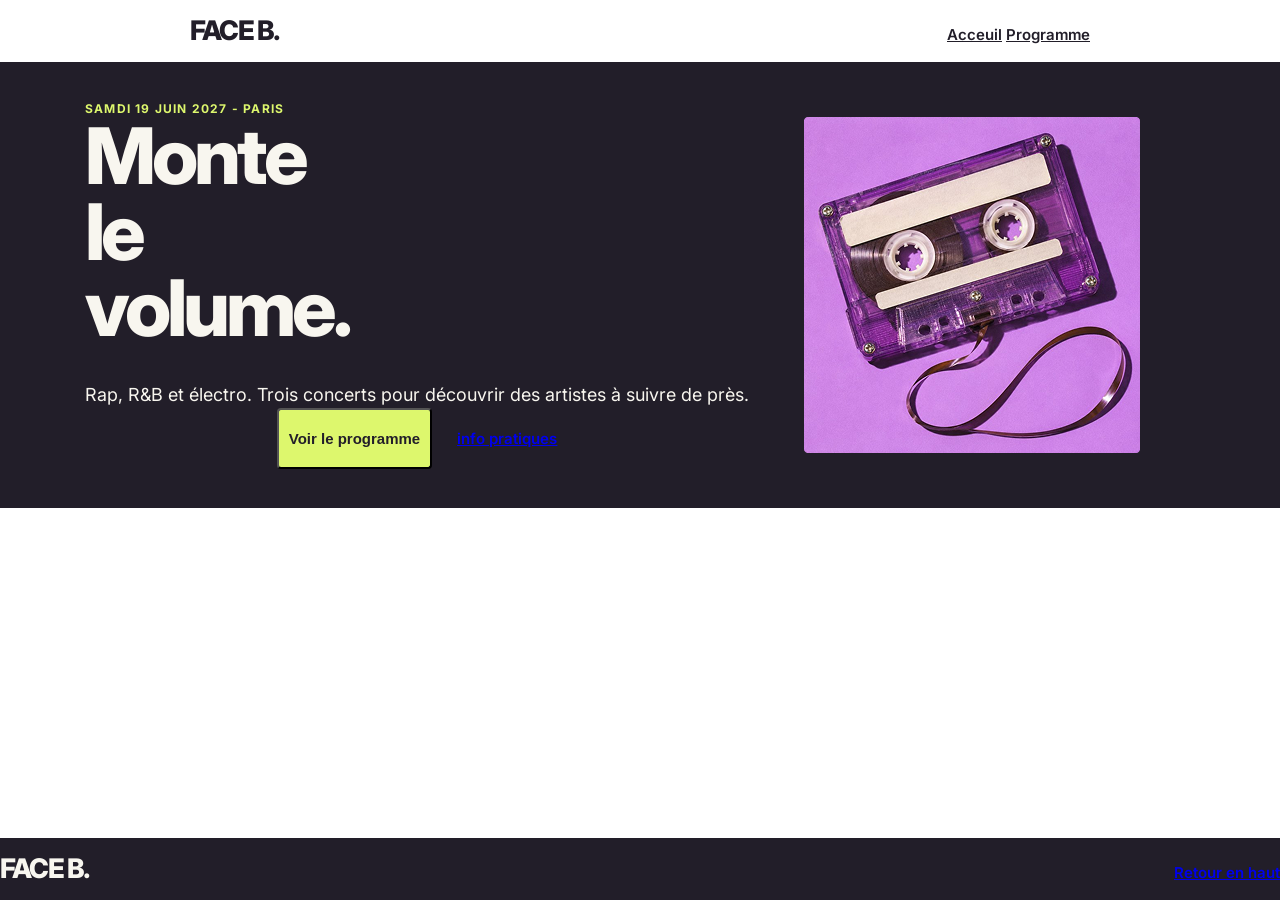
==== index.html @ 47aca9ef "first commit" ====
<!DOCTYPE html>
<html lang="en">
<head>
    <meta charset="UTF-8">
    <meta name="viewport" content="width=device-width, initial-scale=1.0">
    <link rel="stylesheet" href="style.css">
    <title>Document</title>
</head>
<body>
    <header>
        <div class="header-left">
            <h2 class="name">FACE B.</h2>
        </div>
        <div class="header-right">
            <nav>
                <a href="Acceuil.html"><span class="nav">Acceuil</span></a>
                <a href="Programme.html"><span class="nav">Programme</span></a>
            </nav>
        </div>
    </header>
    <main>
        <section class="sect1">
            <div class="main-top-left">
                <div class="left-top">
                   <p class="date">samdi 19 juin 2027 - paris</p>
                  <h1 class="title">Monte le volume.</h1>
                </div>
                <div class="left-bot">
                    <p class="txt1">Rap, R&B et électro. Trois concerts pour découvrir des artistes à suivre de près.</p>
                    <div class="btn-info">
                        <button class="btn">Voir le programme</button>
                        <a href="info pratiques"><span class="info">info pratiques</span></a>
                    </div>
                </div>
            </div>
            <div class="main-top-right">
                <img src="assets/cassette.png" alt="cassette">
            </div>
        </section>
        <section>

        </section>
        <section>

        </section>
    </main>
    <footer>
         <div class="footer-left">
            <h2 class="bot">FACE B.</h2>
        </div>
        <div class="footer-right">
            <nav>
                <a href="#"><span class="nav-b">Retour en haut</span></a>
            </nav>
        </div>
    </footer>
</body>
</html>
---- style.css ----
@import url('https://fonts.googleapis.com/css2?family=Cairo:wght@200..1000&family=Inter:ital,opsz,wght@0,14..32,100..900;1,14..32,100..900&family=Kumbh+Sans:wght,YOPQ@100..900,300&family=Roboto+Mono:ital,wght@0,100..700;1,100..700&display=swap');

*{
    padding: 0;
    margin: 0;
}

body{
    display: flex;
    flex-direction: column;
    justify-content: center;
    align-items: center;
    height: 100vh;
    width: 100vw;
    font-family: "inter";
}

header{
    display: flex;
    justify-content: space-between;
    align-items: baseline;
    padding: 12px 25px;
    color: #221e29;
    width: 100vh;
}
main{
    width: 100vw;
    height: 100vh;
}

.name{
    font-weight: 800;
    font-size: 27px;
    line-height: 37.8px;
    letter-spacing: -1.8px;
}

.header-right{
    display: flex;
    flex-direction: row;
    justify-content: center;
    align-items: baseline;
    gap: 31px;
}

.nav{
    font-weight: 600;
    font-size: 15px;
    line-height: 21px;
    text-decoration: underline #221e29;
    color: #221e29;
}

footer{
    display: flex;
    justify-content: space-between;
    align-items: baseline;
    padding: 12px 25px;
    color: #F8F6EF;
    background: #221e29;
    width: 100vw;
    
}

.bot{
    font-weight: 800;
    font-size: 27px;
    line-height: 37.8px;
    letter-spacing: -1.8px;
}

.nav-b{
    font-weight: 600;
    font-size: 15px;
    line-height: 21px;
    text-decoration: underline;
}


.sect1{
    display: flex;
    flex-direction: row;
    justify-content: center;
    align-items: center;
    background-color: #221e29;
    color: #F8F6EF;
}

.main-top-left{
    display: flex;
    flex-direction: column;
    justify-content: center;
    align-items: start;
    gap: 35px;
}

.date{
    font-weight: 700;
    font-size: 12px;
    line-height: 16.8px;
    letter-spacing: 1.2px;
    color: #DDF76D;
    text-transform: uppercase;
}

.title{
    font-weight: 800;
    font-size: 78px;
    line-height: 76px;
    letter-spacing: -4px;
    width: 50%;
}

.left-bot{
    display: flex;
    flex-direction: column;
    justify-content: center;
    align-items: center;
}

.txt1{
    font-weight: 400;
    font-size: 18px;
    line-height: 27px;
}

.btn-info{
    display: flex;
    flex-direction: row;
    justify-content: center;
    align-items: center;
    gap: 25px;
}

.btn{
    padding:18px 10px ;
    border-radius: 4px;
    background-color: #DDF76D;
    color: #221e29;
    font-weight: 600;
    font-size: 15px;
    line-height: 21px;
}

.info{
    font-weight: 600;
    font-size: 15px;
    line-height: 21px;
    text-decoration: underline;
}

.main-top-right{
    display: flex;
    justify-content: center;
    align-items: center;
    margin: 55px;
}
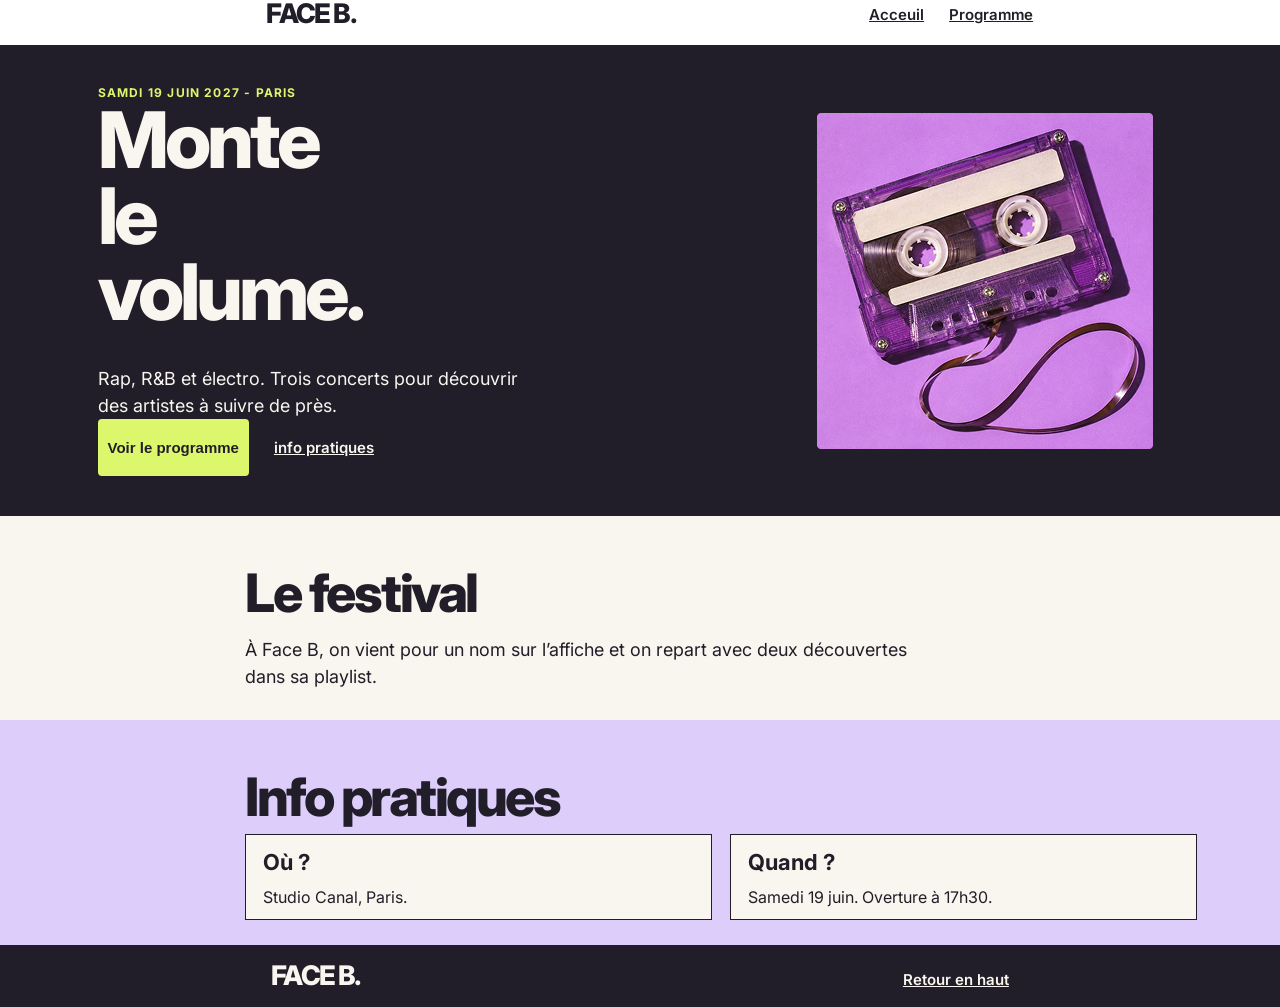
==== commit acfb199b: "first page end start second page" ====
--- a/index.html
+++ b/index.html
@@ -12,9 +12,9 @@
             <h2 class="name">FACE B.</h2>
         </div>
         <div class="header-right">
-            <nav>
-                <a href="Acceuil.html"><span class="nav">Acceuil</span></a>
-                <a href="Programme.html"><span class="nav">Programme</span></a>
+            <nav class="navi">
+                <a class="nav" href="Acceuil.html"><span class="nav">Acceuil</span></a>
+                <a class="nav" href="Programme.html"><span class="nav">Programme</span></a>
             </nav>
         </div>
     </header>
@@ -28,8 +28,8 @@
                 <div class="left-bot">
                     <p class="txt1">Rap, R&B et électro. Trois concerts pour découvrir des artistes à suivre de près.</p>
                     <div class="btn-info">
-                        <button class="btn">Voir le programme</button>
-                        <a href="info pratiques"><span class="info">info pratiques</span></a>
+                        <a href="Programme"><button class="btn">Voir le programme</button></a>
+                        <a class="info" href="#info-pratiques"><span class="info">info pratiques</span></a>
                     </div>
                 </div>
             </div>
@@ -37,11 +37,24 @@
                 <img src="assets/cassette.png" alt="cassette">
             </div>
         </section>
-        <section>
-
+        <section class="sect2">
+            <h2 class="sect2-h2">Le festival</h2>
+            <p class="txt2">À Face B, on vient pour un nom sur l’affiche et on repart avec deux découvertes dans sa playlist.</p>
         </section>
-        <section>
-
+        <section class="sect3">
+            <h2 class="sect3-h2" id="info-pratiques">Info pratiques</h2>
+            <div class="section3-box">
+                <div class="box">
+                    <span class="box-txt1">Où ?</span>
+                    <p class="box-txt2">Studio Canal, Paris.</p>
+                </div>
+                <div class="box">
+                    <span class="box-txt1">
+                        Quand ?
+                    </span>
+                    <p class="box-txt2">Samedi 19 juin. Overture à 17h30.</p>
+                </div>
+            </div>
         </section>
     </main>
     <footer>
@@ -50,7 +63,7 @@
         </div>
         <div class="footer-right">
             <nav>
-                <a href="#"><span class="nav-b">Retour en haut</span></a>
+                <a class="nav-b" href="#"><span class="nav-b">Retour en haut</span></a>
             </nav>
         </div>
     </footer>
--- a/style.css
+++ b/style.css
@@ -10,18 +10,17 @@
     flex-direction: column;
     justify-content: center;
     align-items: center;
-    height: 100vh;
+    height: 110vh;
     width: 100vw;
     font-family: "inter";
 }
 
 header{
     display: flex;
-    justify-content: space-between;
-    align-items: baseline;
-    padding: 12px 25px;
-    color: #221e29;
-    width: 100vh;
+    justify-content: space-around;
+    padding: 12px 20px;
+    color: #221e29;
+    width: 100%;
 }
 main{
     width: 100vw;
@@ -39,26 +38,36 @@
     display: flex;
     flex-direction: row;
     justify-content: center;
-    align-items: baseline;
-    gap: 31px;
-}
-
-.nav{
-    font-weight: 600;
-    font-size: 15px;
-    line-height: 21px;
-    text-decoration: underline #221e29;
+    align-items: center;
+    
+}
+
+.navi{
+    display: flex;
+    flex-direction: row;
+    align-items: center;
+    justify-content: center;
+    width: 125px;
+    gap: 25px;
+}
+
+.nav {
+    display: flex;
+    gap: 12px;
+    font-weight: 600;
+    font-size: 15px;
+    line-height: 21px;
     color: #221e29;
 }
 
 footer{
     display: flex;
-    justify-content: space-between;
+    justify-content: space-around;
     align-items: baseline;
     padding: 12px 25px;
     color: #F8F6EF;
     background: #221e29;
-    width: 100vw;
+    width: 100%;
     
 }
 
@@ -73,7 +82,7 @@
     font-weight: 600;
     font-size: 15px;
     line-height: 21px;
-    text-decoration: underline;
+    color: #F8F6EF;
 }
 
 
@@ -84,6 +93,8 @@
     align-items: center;
     background-color: #221e29;
     color: #F8F6EF;
+    width: 100%;
+    padding: 12.5px;
 }
 
 .main-top-left{
@@ -115,13 +126,14 @@
     display: flex;
     flex-direction: column;
     justify-content: center;
-    align-items: center;
+    align-items: start;
 }
 
 .txt1{
     font-weight: 400;
     font-size: 18px;
     line-height: 27px;
+    width: 66%;
 }
 
 .btn-info{
@@ -140,13 +152,15 @@
     font-weight: 600;
     font-size: 15px;
     line-height: 21px;
+    border: none;
 }
 
 .info{
     font-weight: 600;
     font-size: 15px;
     line-height: 21px;
-    text-decoration: underline;
+    text-decoration: underline #F8F6EF;
+    color: #F8F6EF;
 }
 
 .main-top-right{
@@ -154,4 +168,82 @@
     justify-content: center;
     align-items: center;
     margin: 55px;
+}
+
+.sect2{
+    display: flex;
+    flex-direction: column;
+    justify-content: center;
+    align-items: start;
+    background-color: #F8F6EF;
+    color: #221e29;
+    gap: 6px;
+    padding-left:245px;
+    padding-top: 40px ;
+    padding-bottom: 30px;
+}
+
+.sect2-h2{
+    font-weight: 800;
+    font-size: 53px;
+    line-height: 74.2px;
+    letter-spacing: -2.5px;
+}
+
+.txt2{
+    font-weight: 400;
+    font-size: 18px;
+    line-height:27px; 
+    width: 66%;  
+}
+
+.sect3{
+    display: flex;
+    flex-direction: column;
+    justify-content: center;
+    align-items: start;
+    padding-left: 245px;
+    padding-top:40px ;
+    padding-bottom: 40px;
+    background-color: #ddcdfb;
+    color: #221e29;
+}
+
+.sect3-h2{
+    font-weight: 800;
+    font-size: 53px;
+    line-height: 74.2px;
+    letter-spacing: -2.5px;
+}
+
+.section3-box{
+    display: flex;
+    flex-direction: row;
+    gap:18px ;
+}
+
+.box{
+    display: flex;
+    flex-direction: column;
+    justify-content: center;
+    align-items: start;
+    padding: 17px;
+    color: #221e29;
+    background: #F8F6EF;
+    width: 431px;
+    height: 50px;
+    border: solid 1px #221e29;
+    gap: 8px;
+}
+
+.box-txt1{
+    font-weight:700;
+    font-size: 22px;
+    line-height: 30.8px;
+}
+
+.box-txt2{
+    font-weight: 400;
+    font-size: 16px;
+    line-height: 22.4px;
 }
